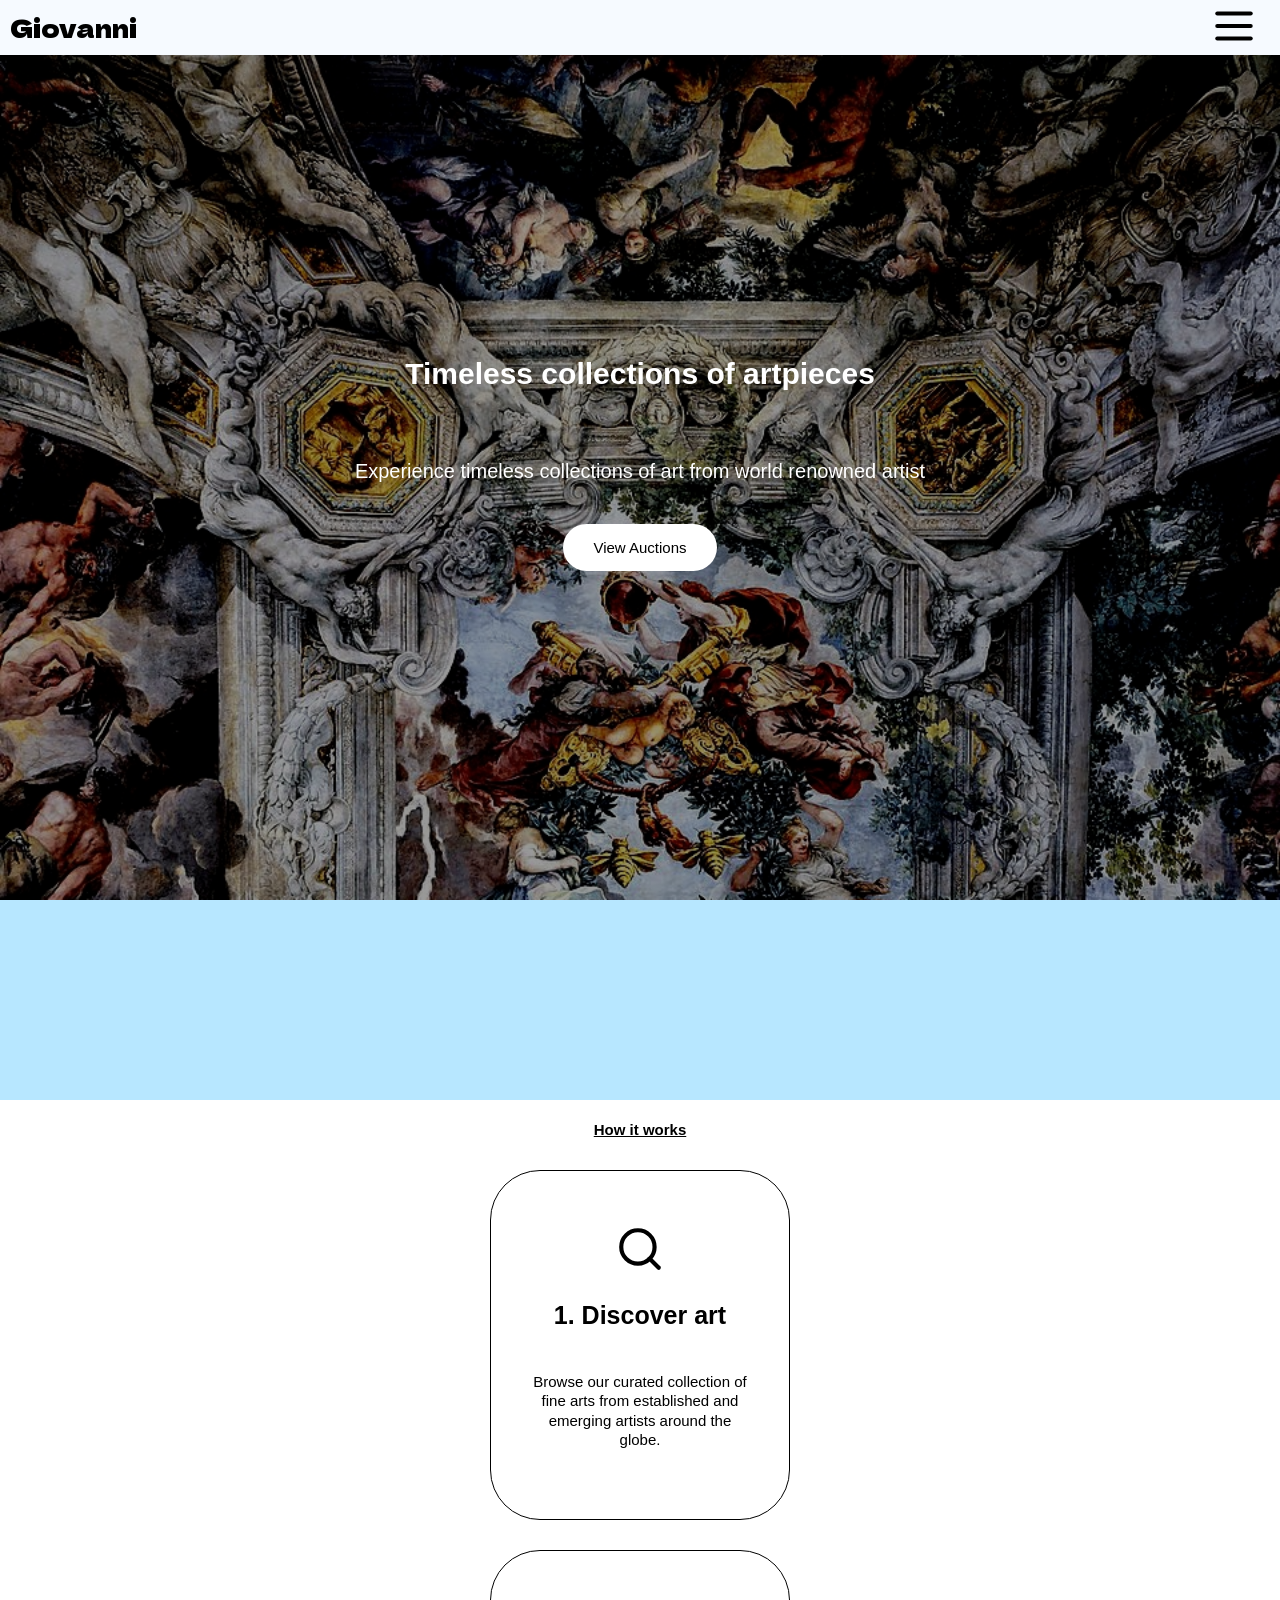
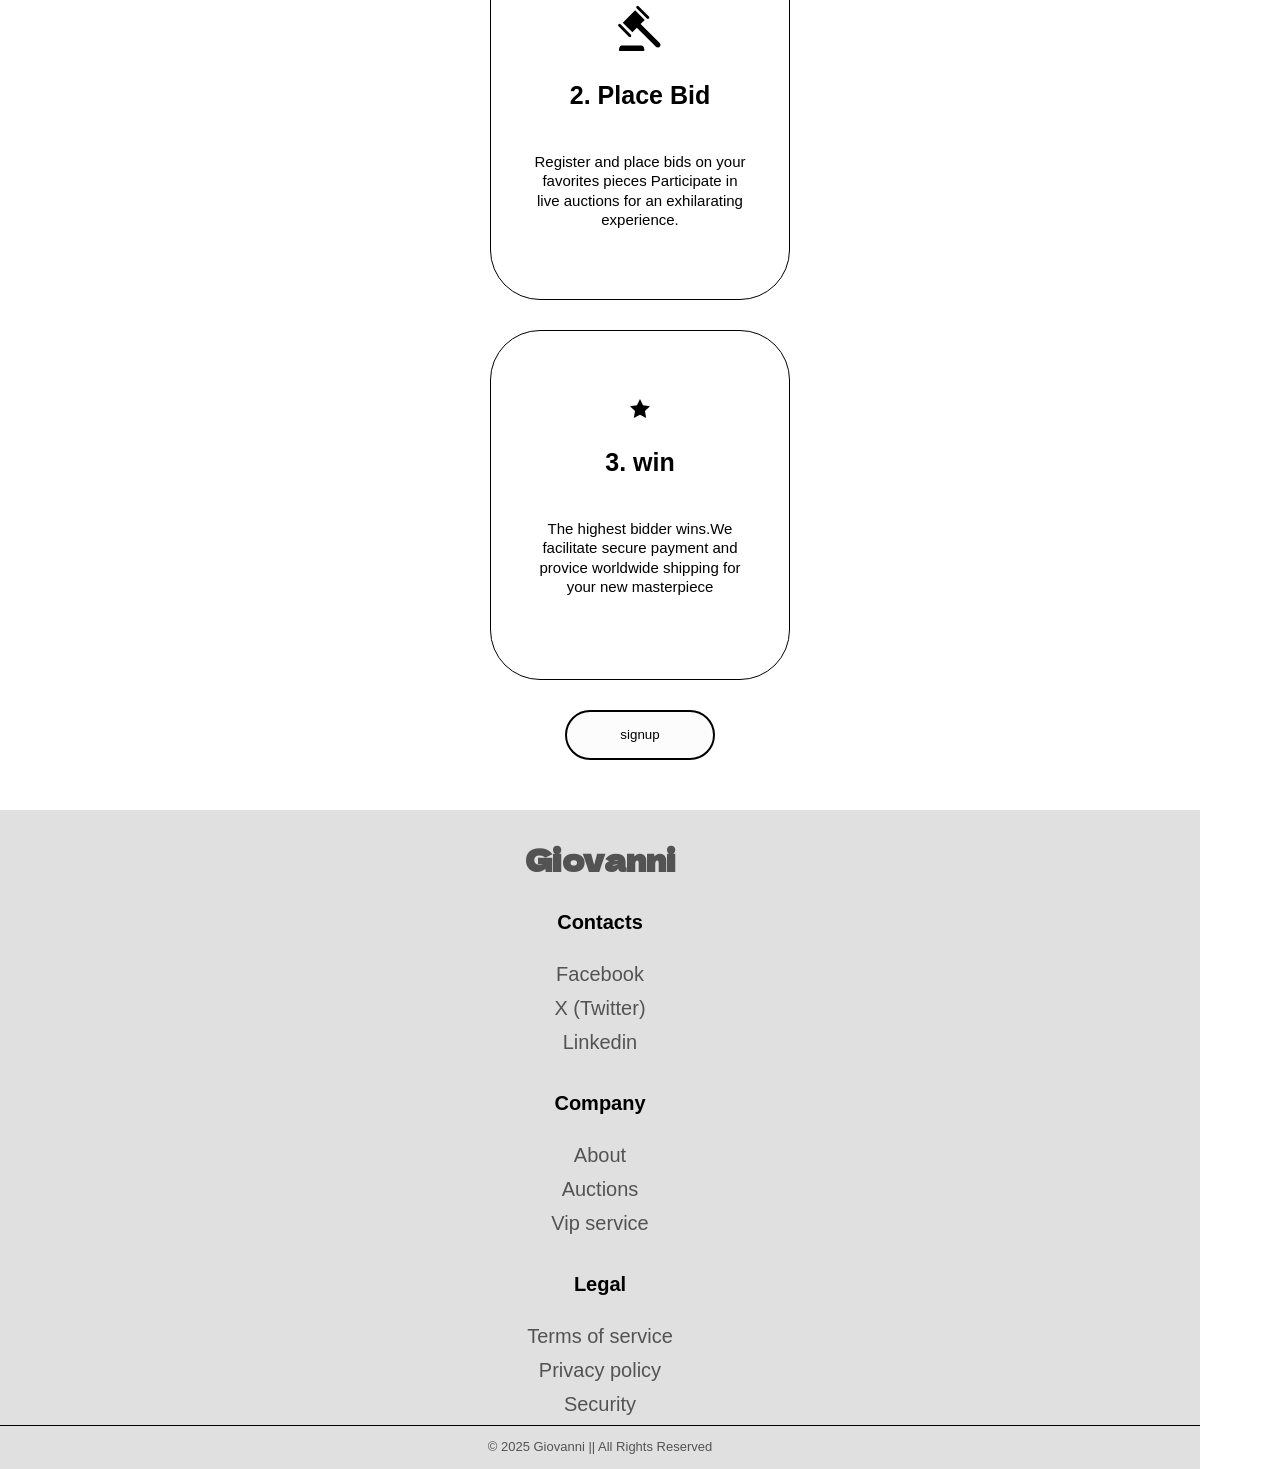
==== index.html @ e06071d9 "update" ====
<!DOCTYPE html>
<html lang="en">
<head>
  <meta charset="UTF-8">
  <meta name="viewport" content="width=device-width, initial-scale=1.0">
  <meta http-equiv="X-UA-Compatible" content="ie=edge">
  <title>art auction website</title>
  <link rel="preconnect" href="https://fonts.googleapis.com">
<link rel="preconnect" href="https://fonts.gstatic.com" crossorigin>
<link href="https://fonts.googleapis.com/css2?family=Dela+Gothic+One&display=swap" rel="stylesheet">
  <link rel="stylesheet" href="/styles/style.css">
</head>
<body>
  
    <header class="main-header">
      <div class="text-logo">
        <a href="/index.html">Giovanni</a>
      </div>
      <nav class="nav-links">
        <ul class="nav-lists">
          <li>
            <a href="/">Home</a>
          </li>
           <li>
   <a href="">Auctions</a>
 </li>
  <li>
   <a href="">About</a>
 </li>
        </ul>
      </nav>
      <button class="menu-btn">
      <?xml version="1.0" encoding="utf-8"?><!-- Uploaded to: SVG Repo, www.svgrepo.com, Generator: SVG Repo Mixer Tools -->
<svg width="6rem" height="5rem" viewBox="0 0 24 24" fill="none" xmlns="http://www.w3.org/2000/svg">
<path d="M4 18L20 18" stroke="#000000" stroke-width="2" stroke-linecap="round"/>
<path d="M4 12L20 12" stroke="#000000" stroke-width="2" stroke-linecap="round"/>
<path d="M4 6L20 6" stroke="#000000" stroke-width="2" stroke-linecap="round"/>
</svg>

</button>
    </header>
    
    <main class="main-container">
      
      <section class="main-content"> 
      <h2> Timeless collections of artpieces</h2>
      <p> Experience timeless collections of art from world renowned artist</p>
      <button class="view-btn">View Auctions</button>
    
      </section>
      
      <section class="featured">
        
      </section>
      
      <section class="process">
        <h2>How it works</h2>
        <div class="process_steps search">
          <svg class="icons"
    xmlns="http://www.w3.org/2000/svg" 
    viewBox="0 0 24 24" 
    fill="none" 
    stroke="currentColor" 
    stroke-width="2" 
    stroke-linecap="round" 
    stroke-linejoin="round"
    width="5rem"
    height="5rem"
>
    <circle cx="11" cy="11" r="8"></circle>
    <line x1="21" y1="21" x2="16.65" y2="16.65"></line>
</svg>

<h3>1. Discover art</h3>
<p>Browse our curated collection of fine arts from established and emerging artists around the globe.</p>

        </div>
        <div class="process_steps auction">
         <svg fill="#000000" width="5rem" height="5rem" viewBox="0 0 36 36" version="1.1"  preserveAspectRatio="xMidYMid meet" xmlns="http://www.w3.org/2000/svg" xmlns:xlink="http://www.w3.org/1999/xlink">
    <title>gavel-solid</title>
    <path d="M23.7,10.79a1,1,0,0,1-.71-.3L15.56,3.06A1,1,0,0,1,17,1.65l7.44,7.43a1,1,0,0,1,0,1.41A1,1,0,0,1,23.7,10.79Z"/><path d="M10.69,23.79a1,1,0,0,1-.7-.29L2.55,16.07A1,1,0,1,1,4,14.65l7.43,7.43a1,1,0,0,1-.71,1.71Z"/><path d="M20.64,31l.5,1.77a.89.89,0,0,1-.85,1.12H3.67a.89.89,0,0,1-.85-1.12L3.33,31A1.51,1.51,0,0,1,4.8,29.92H19.16A1.53,1.53,0,0,1,20.64,31Z"/><path d="M32.19,28.08,18.43,14.46l3-3L14.52,4.5,5.58,13.44l6.93,6.94,3.21-3.2,13.74,13.6a1.89,1.89,0,0,0,1.36.56,1.91,1.91,0,0,0,1.37-3.26Z"/>
    <rect x="0" y="0" width="36" height="36" fill-opacity="0"/>
</svg>

          <h3>2. Place Bid</h3>
          <p>Register and place bids on your favorites pieces Participate in live auctions for an exhilarating experience.</p>
        </div>
        <div class="process_steps win">
          <svg class="icons" xmlns="http://www.w3.org/2000/svg" width="24" height="24" viewBox="0 0 24 24" fill="currentColor" stroke="currentColor" stroke-width="0" stroke-linecap="round" stroke-linejoin="round" class="icon icon-tabler icon-tabler-star">
  <path stroke="none" d="M0 0h24v24H0z" fill="none"/>
  <path d="M12 17.75l-6.172 3.245l1.179 -6.873l-5 -4.867l6.9 -1l3.086 -6.253l3.086 6.253l6.9 1l-5 4.867l1.179 6.873z" />
</svg>

<h3>3. win</h3>
<p>The highest bidder wins.We facilitate secure payment and provice worldwide shipping for your new masterpiece</p>
        </div>
        <button class="signup">signup</button>
      </section>
   
    </main>
    
    <footer class="main-footer">
      <section class="footer-section">
        <h3>Giovanni</h3>
        <div class="footer-content">
         <h4>Contacts</h4>
         <ul>
           <li>
             <a href="/">Facebook</a>
           </li>
           <li>
  <a href="/">X (Twitter)</a>
</li>
<li>
  <a href="/">Linkedin</a>
</li>
         </ul>
        </div>
        <div class="footer-content">
          <h4>Company</h4>
          <ul>
            <li>
              <a href="">About</a>
            </li>
            <li>
  <a href="">Auctions</a>
</li>
<li>
  <a href="">Vip service</a>
</li>
          </ul>
        </div>
        
<div class="footer-content">
  <h4>Legal</h4>
  <ul>
    <li>
      <a href="">Terms of service</a>
    </li>
    <li>
      <a href="">Privacy policy</a>
    </li>
    <li>
      <a href="">Security</a>
    </li>
  </ul>
</div>
        <div class="copy-section">
          <p> &copy; 2025 Giovanni || All Rights Reserved</p>
        </div>
      </section>
    </footer>
    

</body>
</html>
---- styles/style.css ----
/* universal declaration*/
html{
  font-size: 62.5%;
}
*, *::before , *::after{
  box-sizing: border-box;
}
body{
  margin: 0;
  padding: 0;
  line-height: 1.3;
  font-family: Arial, Helvetica, sans-serif;
  
}
body{
  display: grid;
  grid-template-rows: auto 1fr auto;
  grid-template-areas:
  "header"
  "main"
  "footer";
  

}
.main-header{
  box-sizing: border-box;
  grid-area: header;
  display: flex;
  background: #F6FAFF;
  top: 0;
  left: 0;
  right: 0;
  justify-content: space-between;
  align-items: center;
  padding: 0 1rem;
  position: fixed;
  z-index: 1000;

}
/** naviagtion menu **/
.menu-btn{
  background: none;
  border: none;
  cursor: pointer;

}
.text-logo a{
  text-decoration: none;
  color: #000000;
  font-size: 2.5rem;
  font-weight: bold;
  font-family: "Dela Gothic One", sans-serif;
  font-weight: 400;
  font-style: normal;

}
.nav-lists{
  display: none;
  gap: 1.2rem;


}
.main-header ul li{
  list-style-type: none;

  
}
.main-header ul li a{
  text-decoration: none;
  font-size: 1.5rem;
  color: #000000;
}
/** main container **/
.main-container{
  grid-area: main;
  display: grid;
  grid-template-rows: auto auto auto;
  margin-bottom: 5rem;
}

.main-content{
  background-image: linear-gradient( rgba(0,0,0,0.4), rgba(0,0,0,0.4)), url('/styles/images/quadratura.jpg');
  background-size: cover;
  color: #FFFFFF;
  text-align: center;
  font-size: 2rem;
  display: flex;
  gap: 0;
  flex-direction: column;
  justify-content: center;
  align-items: center;
  min-height: 100vh;
}
.main-content p{
  padding: 2rem;
}

.view-btn{
  padding: 1.5rem 3rem;
  background-color: #FFFFFF;
  color: #000000;
  font-size: 1.5rem;
  border-radius: 3rem;
  border: none;
  cursor: pointer;
  transition: 0.2s;

}
.view-btn:hover{
  color: #FFFFFF;
  background-color: #000000;
}

 /* gallery section*/
 .featured{
   height: 20rem;
   background-color: #B7E7FF;
 }
 
 /* how it works section*/
 .process{
   display: grid;
   grid-template-rows: auto auto auto;
   justify-content: center;
   align-items: center;
   gap: 3rem;
   
   
 }
 .process h2{
   text-align: center;
   text-decoration: underline;
   margin: 2rem 0 0 0;
  
   
 }
 .process p{
   text-align: center;
   font-size: 1.5rem;
   padding: 0 4rem;
 }
 .process h3{
   font-size: 2.5rem;
 }
 .icons{
  
 }
 .process_steps{
   min-height: 35rem;
   max-width: 30rem;
   border-radius: 50px;
   border: 1px solid rgba(0, 0, 0, 1);
   display: flex;
   flex-direction: column;
   justify-content: center;
   align-items: center;
   
 }
 .signup{
   border-radius: 5rem;
   width: 15rem;
   height: 5rem;
   border: 2px solid #000000;
   cursor: pointer;
   text-align: center;
   background: #FCFCFC;
   margin-left: auto;
   margin-right: auto;
   
 }
 /**
.signup:hover{
  background: #000;
}
**/
/* footer section*/
.main-footer{
  display: grid;
  grid-area: footer;
  grid-template-columns: 1fr;
  width: 100%;
}
.footer-section{
  max-width: 120rem;
  text-align: center;
  color: #000000A1;
  background: #0000001F;
  font-size: 2rem;
}
.footer-section h3{
  font-size: 3rem;
  font-weight: bold;
  font-family: 'dela gothic one';
}
.footer-content h4{
  font-size: inherit;
  color: #000;
}
.footer-content ul{
  list-style-type: none;
  padding: 0;
  margin: 0;
}
.footer-content li a{
  display: inline-block;
  text-decoration: none;
  color: inherit;
  margin-bottom: 0.8rem;
}
.copy-section{
  border-top: 1px solid #000000;
  font-size: 1.3rem;
  
}
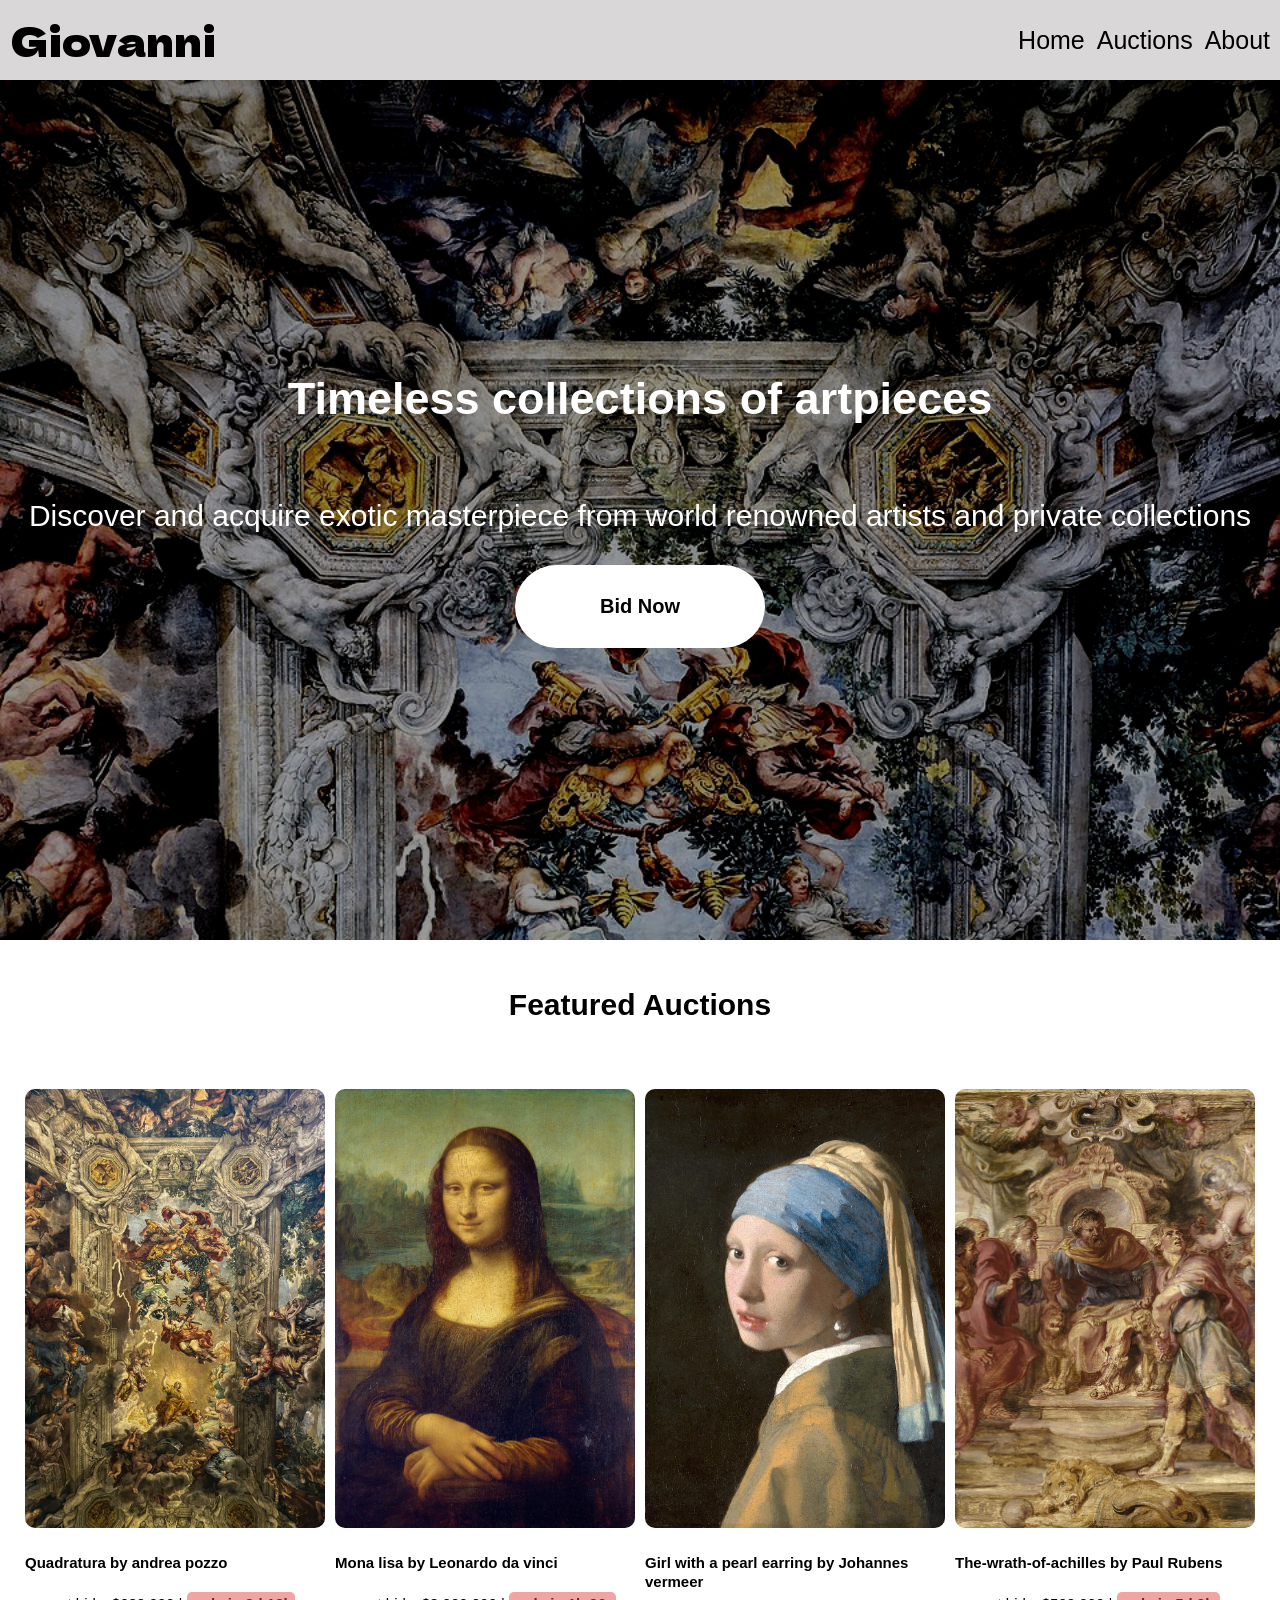
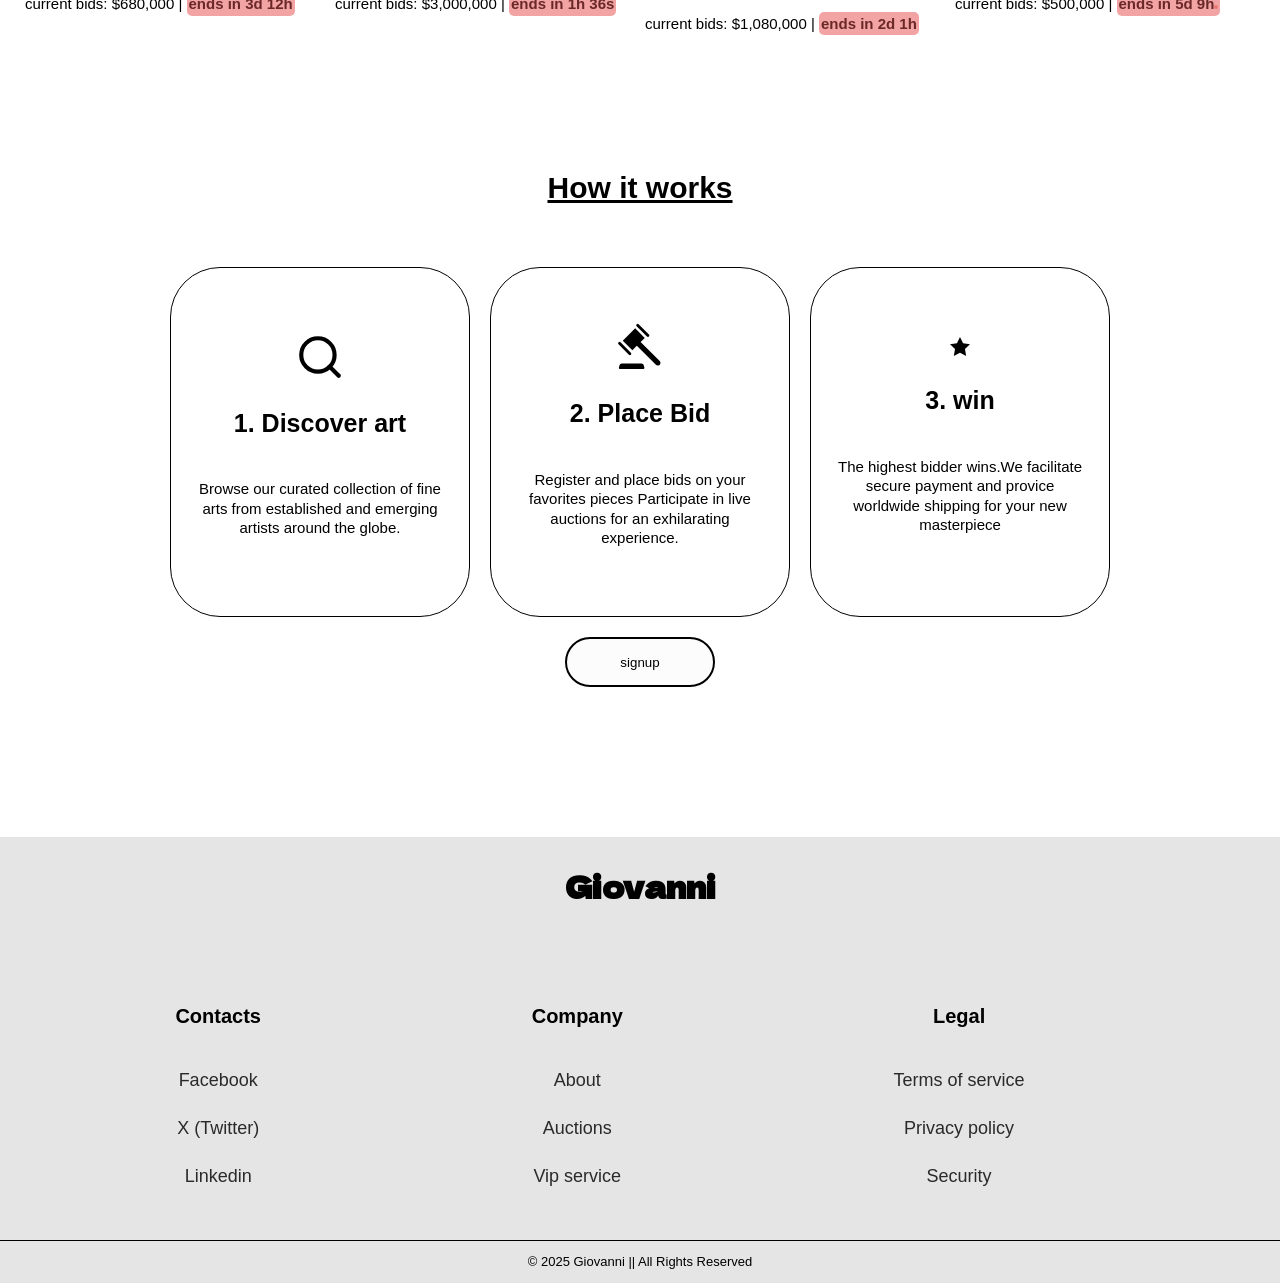
==== commit d2f0465c: "Additional feature: gallery and clean ups" ====
--- a/index.html
+++ b/index.html
@@ -19,18 +19,17 @@
       <nav class="nav-links">
         <ul class="nav-lists">
           <li>
-            <a href="/">Home</a>
+            <a href="/index.html">Home</a>
           </li>
            <li>
-   <a href="">Auctions</a>
+   <a href="/auctions.html">Auctions</a>
  </li>
   <li>
-   <a href="">About</a>
+   <a href="/about.html">About</a>
  </li>
         </ul>
       </nav>
       <button class="menu-btn">
-      <?xml version="1.0" encoding="utf-8"?><!-- Uploaded to: SVG Repo, www.svgrepo.com, Generator: SVG Repo Mixer Tools -->
 <svg width="6rem" height="5rem" viewBox="0 0 24 24" fill="none" xmlns="http://www.w3.org/2000/svg">
 <path d="M4 18L20 18" stroke="#000000" stroke-width="2" stroke-linecap="round"/>
 <path d="M4 12L20 12" stroke="#000000" stroke-width="2" stroke-linecap="round"/>
@@ -44,17 +43,49 @@
       
       <section class="main-content"> 
       <h2> Timeless collections of artpieces</h2>
-      <p> Experience timeless collections of art from world renowned artist</p>
-      <button class="view-btn">View Auctions</button>
+      <p> Discover and acquire exotic masterpiece from world renowned artists and private collections</p>
+      <button class="view-btn">Bid Now</button>
     
       </section>
       
       <section class="featured">
+        <h2>Featured Auctions</h2>
+        <div class="image-wrapper">
+          <div class="image-ctn">
+            
+          <img src="/styles/images/pala.jpg" alt="">
+          <h4>Quadratura by andrea pozzo</h4>
+          <p> current bids: $680,000 | <span>ends in 3d 12h</span> </p>
+          </div>
+                  <div class="image-ctn">
+            
+          <img src="/styles/images/mona-lisa.jpg" alt="">
+          <h4>Mona lisa by Leonardo da vinci</h4>
+          <p> current bids: $3,000,000 | <span>ends in 1h 36s</span> </p>
+          </div>
         
+                  <div class="image-ctn">
+            
+          <img src="/styles/images/Girl-with-a-Pearl-Earring.jpg" alt="Girl-with-a-Pearl-Earring">
+          <h4> Girl with a pearl earring by Johannes vermeer</h4>
+          <p> current bids: $1,080,000 | <span>ends in 2d 1h</span> </p>
+          </div>
+        
+                  <div class="image-ctn">
+            
+          <img src="/styles/images/the-wrath-of-achilles.jpg" alt="the-wrath-of-achilles">
+          <h4>The-wrath-of-achilles by Paul Rubens</h4>
+          <p> current bids: $500,000 | <span>ends in 5d 9h<span> </p>
+          </div>
+        
+        </div>
       </section>
       
       <section class="process">
-        <h2>How it works</h2>
+        <div>
+        <h2>How it works</h2> 
+        </div>
+        <div class="processs">
         <div class="process_steps search">
           <svg class="icons"
     xmlns="http://www.w3.org/2000/svg" 
@@ -94,25 +125,27 @@
 <h3>3. win</h3>
 <p>The highest bidder wins.We facilitate secure payment and provice worldwide shipping for your new masterpiece</p>
         </div>
+        </div>
         <button class="signup">signup</button>
       </section>
    
     </main>
     
     <footer class="main-footer">
+      <h3>Giovanni</h3>
       <section class="footer-section">
-        <h3>Giovanni</h3>
+        
         <div class="footer-content">
          <h4>Contacts</h4>
          <ul>
            <li>
-             <a href="/">Facebook</a>
+             <a href="m">Facebook</a>
            </li>
            <li>
   <a href="/">X (Twitter)</a>
 </li>
 <li>
-  <a href="/">Linkedin</a>
+  <a href="linkedin.com">Linkedin</a>
 </li>
          </ul>
         </div>
@@ -120,13 +153,13 @@
           <h4>Company</h4>
           <ul>
             <li>
-              <a href="">About</a>
+              <a href="/about.html">About</a>
             </li>
             <li>
-  <a href="">Auctions</a>
+  <a href="/auctions.html">Auctions</a>
 </li>
 <li>
-  <a href="">Vip service</a>
+  <a href="/vip-service.html">Vip service</a>
 </li>
           </ul>
         </div>
@@ -135,22 +168,21 @@
   <h4>Legal</h4>
   <ul>
     <li>
-      <a href="">Terms of service</a>
+      <a href="/Tos">Terms of service</a>
     </li>
     <li>
-      <a href="">Privacy policy</a>
+      <a href="/privacy_policy.html">Privacy policy</a>
     </li>
     <li>
-      <a href="">Security</a>
+      <a href="/security">Security</a>
     </li>
   </ul>
 </div>
-        <div class="copy-section">
-          <p> &copy; 2025 Giovanni || All Rights Reserved</p>
-        </div>
       </section>
+       <div class="copy-section">
+   <p> &copy; 2025 Giovanni || All Rights Reserved</p>
+ </div>
     </footer>
     
-
 </body>
 </html>
--- a/styles/style.css
+++ b/styles/style.css
@@ -1,32 +1,31 @@
-/* universal declaration*/
+/* universal reset*/
 html{
   font-size: 62.5%;
 }
-*, *::before , *::after{
+*,*::before,
+*::after{
   box-sizing: border-box;
 }
 body{
   margin: 0;
   padding: 0;
+  padding-top: 4rem;
   line-height: 1.3;
   font-family: Arial, Helvetica, sans-serif;
-  
-}
-body{
   display: grid;
   grid-template-rows: auto 1fr auto;
   grid-template-areas:
   "header"
   "main"
   "footer";
-  
+  background: #FFFFFF;
 
 }
 .main-header{
   box-sizing: border-box;
   grid-area: header;
   display: flex;
-  background: #F6FAFF;
+  background: #D9D7D7;
   top: 0;
   left: 0;
   right: 0;
@@ -48,10 +47,9 @@
   text-decoration: none;
   color: #000000;
   font-size: 2.5rem;
-  font-weight: bold;
-  font-family: "Dela Gothic One", sans-serif;
+  font-family: "Dela Gothic One";
   font-weight: 400;
-  font-style: normal;
+  
 
 }
 .nav-lists{
@@ -85,14 +83,15 @@
   text-align: center;
   font-size: 2rem;
   display: flex;
-  gap: 0;
+  width: 100%;
   flex-direction: column;
   justify-content: center;
   align-items: center;
   min-height: 100vh;
 }
-.main-content p{
-  padding: 2rem;
+.main-cotent p{
+  padding: 2rem 0;
+  width: 60rem;
 }
 
 .view-btn{
@@ -100,7 +99,9 @@
   background-color: #FFFFFF;
   color: #000000;
   font-size: 1.5rem;
-  border-radius: 3rem;
+  font-weight: bold;
+  width: 15rem;
+  border-radius: 10rem;
   border: none;
   cursor: pointer;
   transition: 0.2s;
@@ -113,19 +114,54 @@
 
  /* gallery section*/
  .featured{
-   height: 20rem;
-   background-color: #B7E7FF;
- }
- 
+   padding: 2rem;
+   overflow: hidden;
+   text-align: center;
+ }
+ .featured h2{
+   font-size: 2rem;
+ }
+ .image-wrapper{
+   display: flex;
+   height: 100%;
+   width: auto;
+   overflow-x: scroll;
+   scroll-snap-type: x mandatory;
+   overflow-y: hidden;
+   scroll-behavior: smooth;
+ }
+ .image-ctn{
+padding: 3rem;
+ }
+ .image-ctn span{
+   background: rgba(229, 73, 73, 0.5);
+   border-radius: 5px;
+   padding: 2px;
+   color: #6A2828;
+   font-weight: bold;
+ }
+ .image-wrapper img{
+   border-radius: 1rem;
+   height: 80%;
+   flex: 0 0 100%;
+   width: 25rem;
+   border-radius: 3rem;
+   object-fit: cover;
+   scroll-snap-align: center;
+   
+ }
  /* how it works section*/
  .process{
    display: grid;
-   grid-template-rows: auto auto auto;
+   grid-template-columns: auto;
    justify-content: center;
    align-items: center;
-   gap: 3rem;
-   
-   
+   gap: 2rem;
+ }
+ .processs{
+   gap: 2rem;
+   display: flex;
+   flex-direction: column;
  }
  .process h2{
    text-align: center;
@@ -137,7 +173,8 @@
  .process p{
    text-align: center;
    font-size: 1.5rem;
-   padding: 0 4rem;
+   padding: 0 2rem;
+   
  }
  .process h3{
    font-size: 2.5rem;
@@ -146,8 +183,8 @@
   
  }
  .process_steps{
-   min-height: 35rem;
-   max-width: 30rem;
+  height: 35rem;
+   width: 30rem;
    border-radius: 50px;
    border: 1px solid rgba(0, 0, 0, 1);
    display: flex;
@@ -166,34 +203,36 @@
    background: #FCFCFC;
    margin-left: auto;
    margin-right: auto;
-   
- }
- /**
-.signup:hover{
+   transition: 0.3s;
+   
+ }
+ 
+ .signup:hover{
   background: #000;
-}
-**/
+  color: #FFFFFF;
+ }
+ 
 /* footer section*/
 .main-footer{
   display: grid;
   grid-area: footer;
   grid-template-columns: 1fr;
   width: 100%;
+  background: rgba(0, 0, 0, 0.1);
+  text-align: center;
 }
 .footer-section{
   max-width: 120rem;
-  text-align: center;
-  color: #000000A1;
-  background: #0000001F;
-  font-size: 2rem;
-}
-.footer-section h3{
+  color: #000000D1;
+  
+}
+.main-footer h3{
   font-size: 3rem;
   font-weight: bold;
   font-family: 'dela gothic one';
 }
 .footer-content h4{
-  font-size: inherit;
+  font-size: 2rem;
   color: #000;
 }
 .footer-content ul{
@@ -201,14 +240,130 @@
   padding: 0;
   margin: 0;
 }
+.footer-content li{
+  margin-bottom: 0.9rem;
+}
 .footer-content li a{
-  display: inline-block;
   text-decoration: none;
   color: inherit;
-  margin-bottom: 0.8rem;
+  font-size: 1.8rem;
 }
 .copy-section{
   border-top: 1px solid #000000;
   font-size: 1.3rem;
-  
+  width: 100%;
+}
+/** media queries for responsiveness **/
+@media screen and (min-width: 60rem){
+  /**main header**/
+  .main-header{
+    height: 8rem;
+  }
+  .text-logo a{
+    font-size: 4rem;
+  }
+  /** navigation lists **/
+  .nav-lists{
+  display: flex;
+  gap: 1.2rem;
+}
+.main-header ul li a{
+  font-size: 2.5rem;
+}
+/** hiding navigation menu button on desktop**/
+.menu-btn{
+  display: none;
+}
+
+.main-content{
+  font-size: 3rem;
+  
+}
+.main-content p{
+  width: 100%;
+}
+.view-btn{
+  padding: 3rem 6rem;
+  font-size: 2rem;
+  font-weight: bold;
+  width: 25rem;
+}
+/** gallery layout**/
+.featured{
+  display: grid;
+  place-self: center;
+  padding: 2rem 0;
+  text-align: left;
+  font-size: 1.5rem;
+  height: auto;
+  
+}
+.featured h2{
+  font-size: 3rem;
+  text-align: center;
+  
+}
+.image-wrapper{
+  display: grid;
+  grid-template-columns: repeat(4,1fr);
+  overflow-x: hidden;
+  width: 100%;
+  padding: 4rem 2rem;
+  
+}
+.image-ctn{
+  padding: 0 0.5rem 5rem 0.5rem;
+  width: 100%;
+}
+.image-ctn span{
+  display: inline-block;
+  text-wrap: wrap;
+}
+.image-ctn img{
+  width: 100%;
+  border-radius: 10px;
+  object-fit: cover;
+}
+/**How it works section**/
+.process{
+  display: grid;
+  grid-template-rows: auto 1fr auto;
+  margin-bottom: 10rem;
+}
+.process h2{
+  font-size: 3rem;
+  margin-bottom: 4rem;
+}
+.processs{
+  width: 100vw;
+  display: flex;
+  flex-direction: row;
+  justify-content: center;
+  align-items: center;
+  gap: 2rem;
+  
+}
+ .process_steps{
+   width: 30rem;
+   border-radius: 50px;
+   border: 1px solid rgba(0, 0, 0, 1);
+   display: flex;
+   justify-content: center;
+   align-items: center;
+  
+   
+ }
+ /**footer layout for desktop**/
+ .footer-section{
+   display: flex;
+   justify-content: space-around;
+   align-content: center;
+   flex-wrap: wrap;
+   font-size: 3rem;
+   padding: 4rem;
+ }
+ .main-footer h3{
+   text-align: center;
+   font-size: 3rem;
+ }
 }
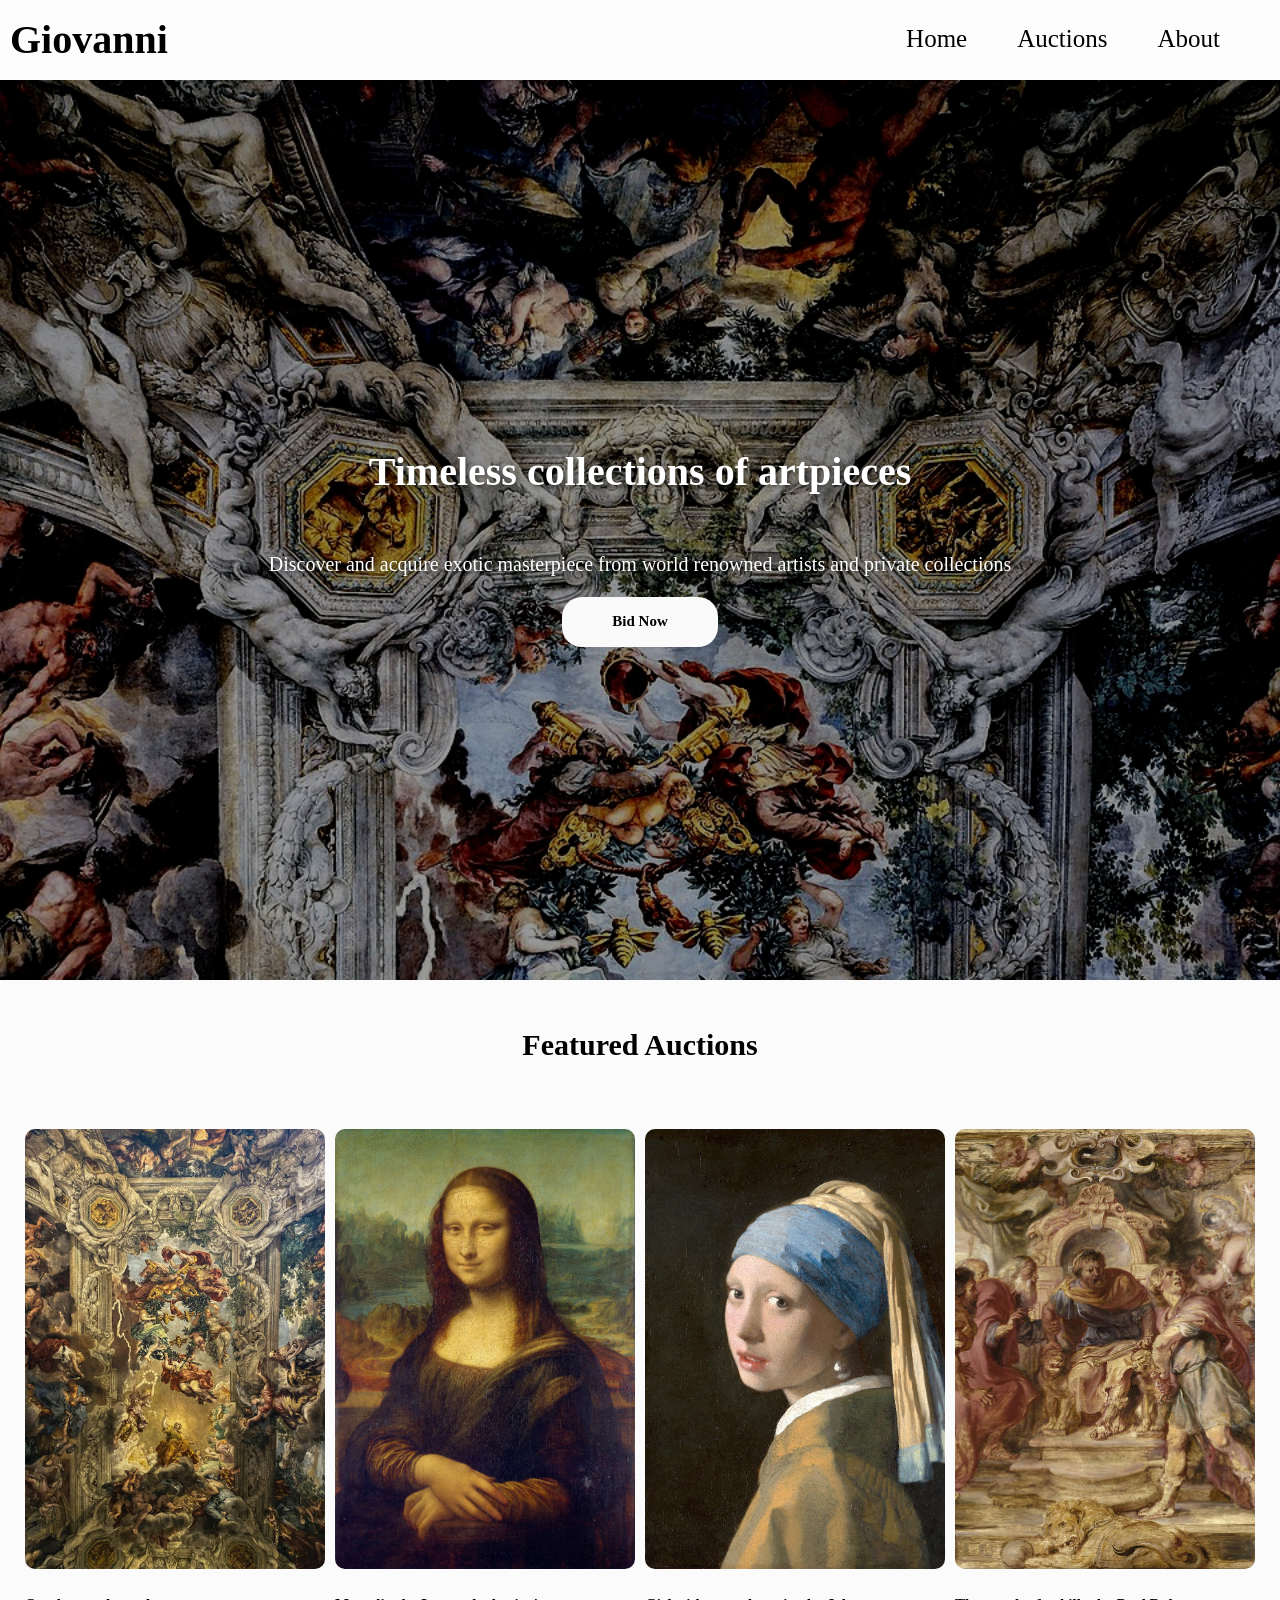
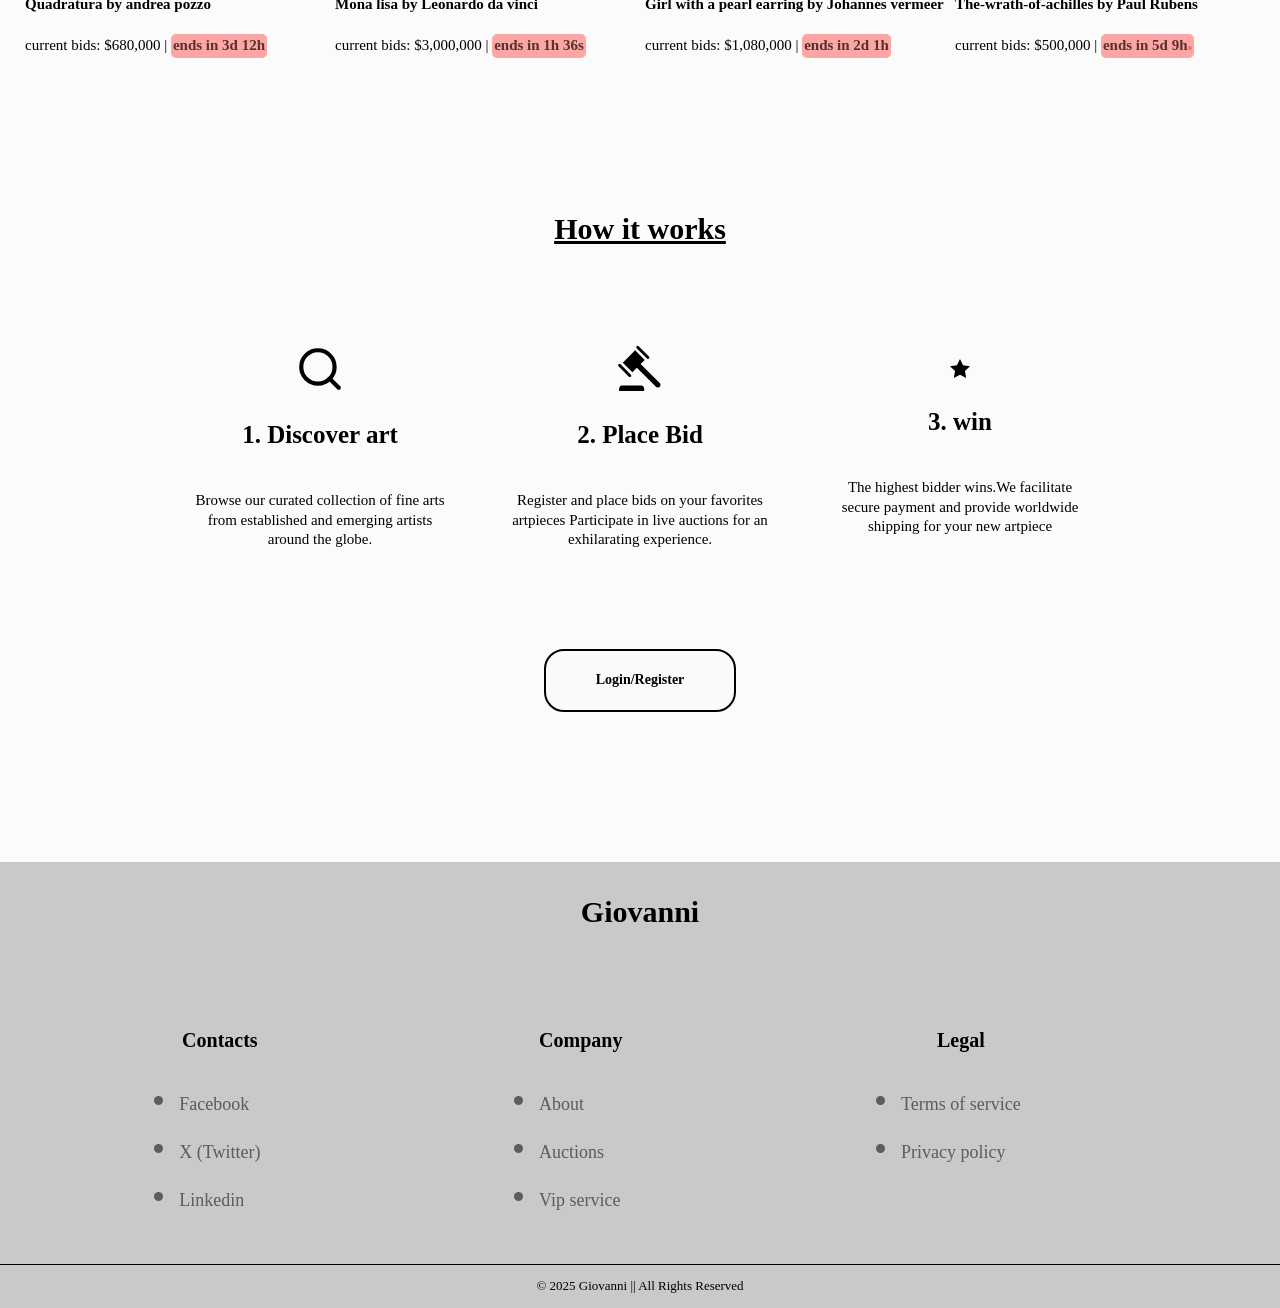
==== commit b4674d27: "updates: additonal files and features" ====
--- a/index.html
+++ b/index.html
@@ -5,10 +5,8 @@
   <meta name="viewport" content="width=device-width, initial-scale=1.0">
   <meta http-equiv="X-UA-Compatible" content="ie=edge">
   <title>art auction website</title>
-  <link rel="preconnect" href="https://fonts.googleapis.com">
-<link rel="preconnect" href="https://fonts.gstatic.com" crossorigin>
-<link href="https://fonts.googleapis.com/css2?family=Dela+Gothic+One&display=swap" rel="stylesheet">
   <link rel="stylesheet" href="/styles/style.css">
+
 </head>
 <body>
   
@@ -30,10 +28,10 @@
         </ul>
       </nav>
       <button class="menu-btn">
-<svg width="6rem" height="5rem" viewBox="0 0 24 24" fill="none" xmlns="http://www.w3.org/2000/svg">
-<path d="M4 18L20 18" stroke="#000000" stroke-width="2" stroke-linecap="round"/>
-<path d="M4 12L20 12" stroke="#000000" stroke-width="2" stroke-linecap="round"/>
-<path d="M4 6L20 6" stroke="#000000" stroke-width="2" stroke-linecap="round"/>
+<svg width="40px" height="40px" viewBox="0 0 24 24" fill="none" xmlns="http://www.w3.org/2000/svg">
+  <path d="M4 18L20 18" stroke="#000000" stroke-width="2" stroke-linecap="round" />
+  <path d="M4 12L20 12" stroke="#000000" stroke-width="2" stroke-linecap="round" />
+  <path d="M4 6L20 6" stroke="#000000" stroke-width="2" stroke-linecap="round" />
 </svg>
 
 </button>
@@ -44,7 +42,7 @@
       <section class="main-content"> 
       <h2> Timeless collections of artpieces</h2>
       <p> Discover and acquire exotic masterpiece from world renowned artists and private collections</p>
-      <button class="view-btn">Bid Now</button>
+      <a href="auctions.html" class="bid-btn">Bid Now</a>
     
       </section>
       
@@ -53,13 +51,13 @@
         <div class="image-wrapper">
           <div class="image-ctn">
             
-          <img src="/styles/images/pala.jpg" alt="">
+          <img src="/styles/images/baroquee-painting.jpg" alt="quadratura" draggable="false">
           <h4>Quadratura by andrea pozzo</h4>
           <p> current bids: $680,000 | <span>ends in 3d 12h</span> </p>
           </div>
                   <div class="image-ctn">
             
-          <img src="/styles/images/mona-lisa.jpg" alt="">
+          <img src="/styles/images/mona-lisa.jpg" alt="mona-lisa">
           <h4>Mona lisa by Leonardo da vinci</h4>
           <p> current bids: $3,000,000 | <span>ends in 1h 36s</span> </p>
           </div>
@@ -85,7 +83,7 @@
         <div>
         <h2>How it works</h2> 
         </div>
-        <div class="processs">
+        <div class="process-container">
         <div class="process_steps search">
           <svg class="icons"
     xmlns="http://www.w3.org/2000/svg" 
@@ -114,7 +112,7 @@
 </svg>
 
           <h3>2. Place Bid</h3>
-          <p>Register and place bids on your favorites pieces Participate in live auctions for an exhilarating experience.</p>
+          <p>Register and place bids on your favorites artpieces Participate in live auctions for an exhilarating experience.</p>
         </div>
         <div class="process_steps win">
           <svg class="icons" xmlns="http://www.w3.org/2000/svg" width="24" height="24" viewBox="0 0 24 24" fill="currentColor" stroke="currentColor" stroke-width="0" stroke-linecap="round" stroke-linejoin="round" class="icon icon-tabler icon-tabler-star">
@@ -123,10 +121,10 @@
 </svg>
 
 <h3>3. win</h3>
-<p>The highest bidder wins.We facilitate secure payment and provice worldwide shipping for your new masterpiece</p>
+<p>The highest bidder wins.We facilitate secure payment and provide worldwide shipping for your new artpiece</p>
         </div>
         </div>
-        <button class="signup">signup</button>
+        <a href="signup.html" class="signup">Login/Register </a>
       </section>
    
     </main>
@@ -139,13 +137,13 @@
          <h4>Contacts</h4>
          <ul>
            <li>
-             <a href="m">Facebook</a>
+             <a href="https://www.facebook.com/">Facebook</a>
            </li>
            <li>
-  <a href="/">X (Twitter)</a>
+  <a href="https://www.x.com/">X (Twitter)</a>
 </li>
 <li>
-  <a href="linkedin.com">Linkedin</a>
+  <a href="https://www.linkedin.com/">Linkedin</a>
 </li>
          </ul>
         </div>
@@ -168,13 +166,10 @@
   <h4>Legal</h4>
   <ul>
     <li>
-      <a href="/Tos">Terms of service</a>
+      <a href="terms_of_service.html">Terms of service</a>
     </li>
     <li>
-      <a href="/privacy_policy.html">Privacy policy</a>
-    </li>
-    <li>
-      <a href="/security">Security</a>
+      <a href="privacy_policy.html">Privacy policy</a>
     </li>
   </ul>
 </div>
@@ -185,4 +180,7 @@
     </footer>
     
 </body>
+<script src="main.js">
+  
+</script>
 </html>
--- a/styles/style.css
+++ b/styles/style.css
@@ -1,34 +1,50 @@
+/**Global variables**/
+:root{
+  --bg-clr-light: #FAFAFA;
+  --bg-clr-dark: #000000;
+  --clr-light: #FBFBFB;
+  --text-clr-light: #FFFFFF;
+  --text-clr-dark: #000000;
+  --text-clr-subtledark: #5C5C5C;
+  --accent-clr: #FF000057;
+  --accent-text-clr: #1A0101B8;
+}
 /* universal reset*/
 html{
   font-size: 62.5%;
 }
-*,*::before,
+*,
+*::before,
 *::after{
   box-sizing: border-box;
 }
 body{
   margin: 0;
   padding: 0;
+  font-family: 'inter' san-serif;
   padding-top: 4rem;
   line-height: 1.3;
-  font-family: Arial, Helvetica, sans-serif;
   display: grid;
   grid-template-rows: auto 1fr auto;
   grid-template-areas:
   "header"
   "main"
   "footer";
-  background: #FFFFFF;
-
-}
+  background: var(--clr-light);
+
+}
+/**General header stylings goes here**/
 .main-header{
   box-sizing: border-box;
   grid-area: header;
   display: flex;
-  background: #D9D7D7;
+  background: rgba(255, 255, 255, 0.56);
+  backdrop-filter: blur(0.5rem);
+  border-bottom: 1px solid rgba(255, 255, 255, 0.25);
   top: 0;
   left: 0;
   right: 0;
+  height: 8rem;
   justify-content: space-between;
   align-items: center;
   padding: 0 1rem;
@@ -45,43 +61,39 @@
 }
 .text-logo a{
   text-decoration: none;
-  color: #000000;
+  color: var(--text-clr-dark);
   font-size: 2.5rem;
-  font-family: "Dela Gothic One";
-  font-weight: 400;
-  
-
+  font-family: "";
+  font-weight: 600;
 }
 .nav-lists{
   display: none;
-  gap: 1.2rem;
-
-
+}
+.nav-lists.show{
+  display: flex;
 }
 .main-header ul li{
   list-style-type: none;
-
-  
 }
 .main-header ul li a{
   text-decoration: none;
   font-size: 1.5rem;
-  color: #000000;
+  color: var(--text-clr-dark);
 }
 /** main container **/
 .main-container{
   grid-area: main;
   display: grid;
   grid-template-rows: auto auto auto;
-  margin-bottom: 5rem;
+  margin: 4rem 0 5rem 0;
+  
 }
 
 .main-content{
-  background-image: linear-gradient( rgba(0,0,0,0.4), rgba(0,0,0,0.4)), url('/styles/images/quadratura.jpg');
+  background: linear-gradient( rgba(0,0,0,0.4), rgba(0,0,0,0.4)), url('/styles/images/quadratura.jpg') no-repeat;
   background-size: cover;
-  color: #FFFFFF;
+  color: var(--text-clr-light);
   text-align: center;
-  font-size: 2rem;
   display: flex;
   width: 100%;
   flex-direction: column;
@@ -89,27 +101,42 @@
   align-items: center;
   min-height: 100vh;
 }
-.main-cotent p{
-  padding: 2rem 0;
-  width: 60rem;
-}
-
-.view-btn{
-  padding: 1.5rem 3rem;
-  background-color: #FFFFFF;
-  color: #000000;
+.main-content h2{
+  font-family: 'playfair Display';
+  text-shadow: 2px 2px 4px rgba(0, 0, 0, 0.5);
+  font-size: 4rem;
+  
+}
+.main-content p{
+  font-size: 2rem;
+  text-shadow: 2px 2px 4px rgba(0, 0, 0, 0.5);
+}
+
+.bid-btn{
+  padding: 1.5rem 5rem;
+  background-color: var(--bg-clr-light);
+  color: var(--text-clr-dark);
   font-size: 1.5rem;
   font-weight: bold;
-  width: 15rem;
-  border-radius: 10rem;
+  text-decoration: none;
+  border-radius: 2rem;
   border: none;
   cursor: pointer;
   transition: 0.2s;
-
-}
-.view-btn:hover{
-  color: #FFFFFF;
-  background-color: #000000;
+  
+
+}
+.bid-btn:focus{
+  outline: 1px solid #F3F3FF;
+  outline-offset: 1px;
+  
+}
+.bid-btn:hover{
+  transition: all 0.1s;
+  transform: translateY(2.5px);
+  color: var(--text-clr-light);
+  background-color: var(--bg-clr-dark);
+  
 }
 
  /* gallery section*/
@@ -134,10 +161,11 @@
 padding: 3rem;
  }
  .image-ctn span{
-   background: rgba(229, 73, 73, 0.5);
+   /* background: rgba(229, 73, 73, 0.5); */
+   background: var(--accent-clr);
    border-radius: 5px;
    padding: 2px;
-   color: #6A2828;
+   color: var(--accent-text-clr);
    font-weight: bold;
  }
  .image-wrapper img{
@@ -148,7 +176,6 @@
    border-radius: 3rem;
    object-fit: cover;
    scroll-snap-align: center;
-   
  }
  /* how it works section*/
  .process{
@@ -158,7 +185,7 @@
    align-items: center;
    gap: 2rem;
  }
- .processs{
+ .process-container{
    gap: 2rem;
    display: flex;
    flex-direction: column;
@@ -194,22 +221,25 @@
    
  }
  .signup{
-   border-radius: 5rem;
-   width: 15rem;
-   height: 5rem;
+   border-radius: 2rem;
+   padding: 2rem 5rem;
    border: 2px solid #000000;
    cursor: pointer;
+   color: var(--text-clr-dark);
    text-align: center;
-   background: #FCFCFC;
+   text-decoration: none;
+   font-size: 1.4rem;
+   font-weight: bold;
+   background: var(--bg-clr-light);
    margin-left: auto;
    margin-right: auto;
-   transition: 0.3s;
+   transition: all 0.3s;
    
  }
  
  .signup:hover{
-  background: #000;
-  color: #FFFFFF;
+  background: var(--bg-clr-dark);
+  color: var(--text-clr-light);
  }
  
 /* footer section*/
@@ -218,12 +248,12 @@
   grid-area: footer;
   grid-template-columns: 1fr;
   width: 100%;
-  background: rgba(0, 0, 0, 0.1);
+  background: rgba(0, 0, 0, 0.2);
   text-align: center;
 }
 .footer-section{
   max-width: 120rem;
-  color: #000000D1;
+  color: var(--text-clr-subtledark);
   
 }
 .main-footer h3{
@@ -233,7 +263,7 @@
 }
 .footer-content h4{
   font-size: 2rem;
-  color: #000;
+  color: var(--text-clr-dark);
 }
 .footer-content ul{
   list-style-type: none;
@@ -265,14 +295,16 @@
   /** navigation lists **/
   .nav-lists{
   display: flex;
-  gap: 1.2rem;
+  gap: 5rem;
+  margin-right: 5rem;
 }
 .main-header ul li a{
   font-size: 2.5rem;
 }
 /** hiding navigation menu button on desktop**/
 .menu-btn{
-  display: none;
+display: none;
+  
 }
 
 .main-content{
@@ -332,24 +364,24 @@
 }
 .process h2{
   font-size: 3rem;
-  margin-bottom: 4rem;
-}
-.processs{
+  margin-bottom: 1.1rem;
+}
+.process-container{
   width: 100vw;
   display: flex;
   flex-direction: row;
   justify-content: center;
   align-items: center;
   gap: 2rem;
+ 
   
 }
  .process_steps{
-   width: 30rem;
-   border-radius: 50px;
-   border: 1px solid rgba(0, 0, 0, 1);
+   border: none;
    display: flex;
    justify-content: center;
    align-items: center;
+  
   
    
  }
@@ -366,4 +398,11 @@
    text-align: center;
    font-size: 3rem;
  }
+ .footer-content ul{
+   list-style-type: unset;
+   text-align: left;
+ }
+ .footer-content li a{
+   font-weight: 500;
+ }
 }
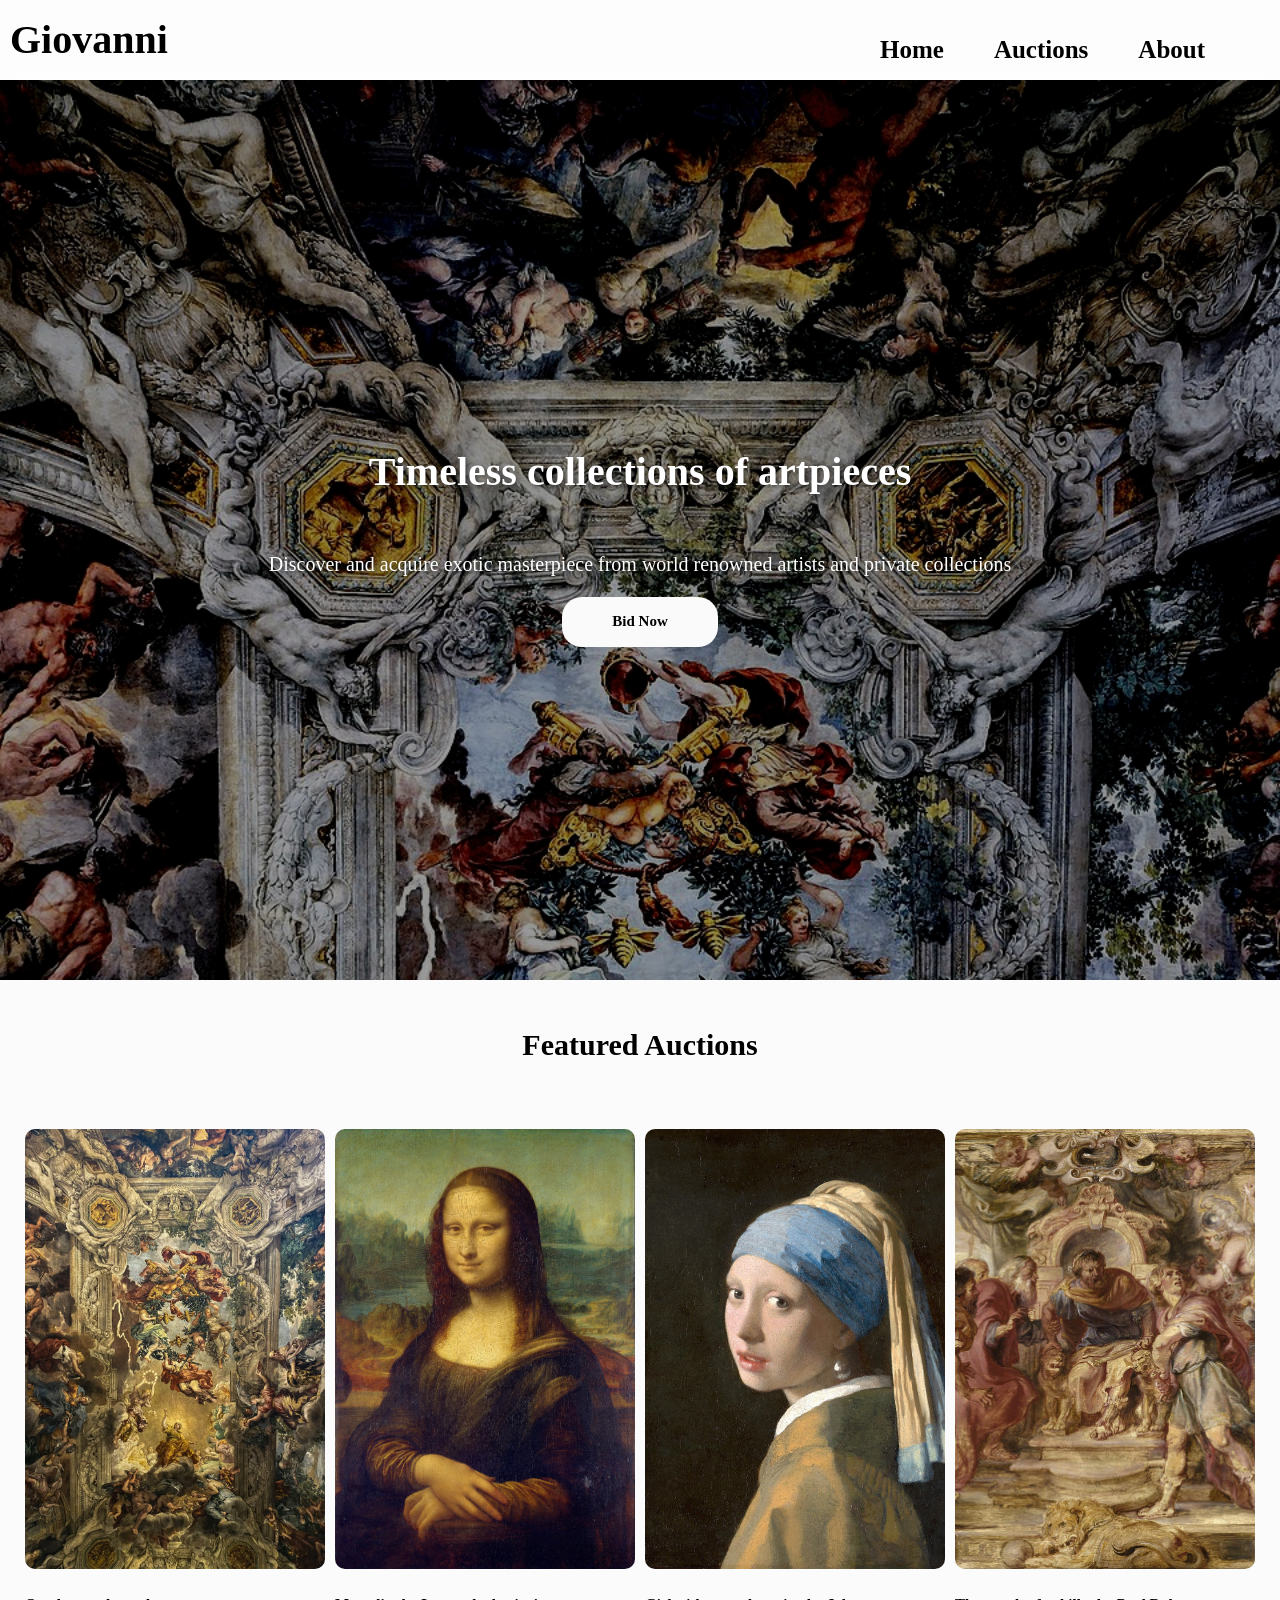
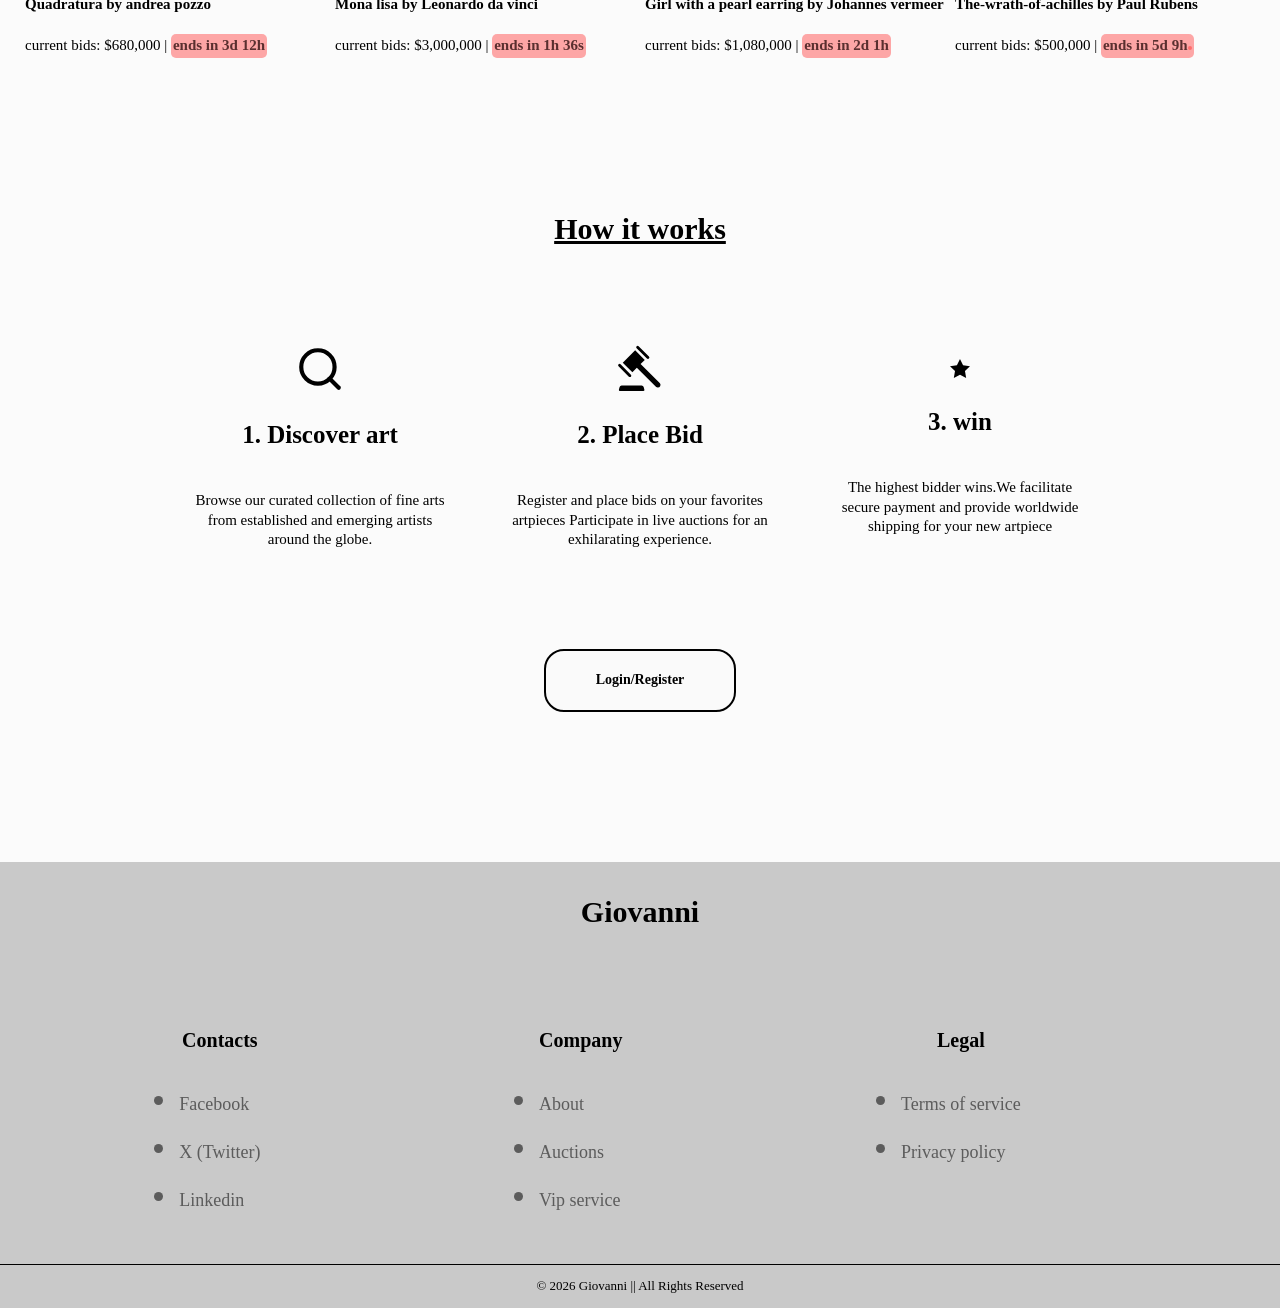
==== commit 0cf070e0: "feat: JavaScript functionalites for slide in right menu" ====
--- a/index.html
+++ b/index.html
@@ -15,6 +15,20 @@
         <a href="/index.html">Giovanni</a>
       </div>
       <nav class="nav-links">
+              <button class="menu-btn">
+        <svg class="menu-open" width="40" height="40" viewBox="0 0 24 24" fill="none" xmlns="http://www.w3.org/2000/svg">
+          <path d="M4 18L20 18" stroke="#000000" stroke-width="2" stroke-linecap="round" />
+          <path d="M4 12L20 12" stroke="#000000" stroke-width="2" stroke-linecap="round" />
+          <path d="M4 6L20 6" stroke="#000000" stroke-width="2" stroke-linecap="round" />
+        </svg>
+        
+        <!-- svg code for close menu -->
+<svg class= "menu-close" width="40" height="40" viewBox="0 0 24 24" fill="none" xmlns="http://www.w3.org/2000/svg">
+  <path d="M18 6L6 18" stroke="currentColor" stroke-width="2" stroke-linecap="round" stroke-linejoin="round"/>
+  <path d="M6 6L18 18" stroke="currentColor" stroke-width="2" stroke-linecap="round" stroke-linejoin="round"/>
+</svg>
+        
+      </button>
         <ul class="nav-lists">
           <li>
             <a href="/index.html">Home</a>
@@ -27,14 +41,7 @@
  </li>
         </ul>
       </nav>
-      <button class="menu-btn">
-<svg width="40px" height="40px" viewBox="0 0 24 24" fill="none" xmlns="http://www.w3.org/2000/svg">
-  <path d="M4 18L20 18" stroke="#000000" stroke-width="2" stroke-linecap="round" />
-  <path d="M4 12L20 12" stroke="#000000" stroke-width="2" stroke-linecap="round" />
-  <path d="M4 6L20 6" stroke="#000000" stroke-width="2" stroke-linecap="round" />
-</svg>
 
-</button>
     </header>
     
     <main class="main-container">
@@ -53,27 +60,27 @@
             
           <img src="/styles/images/baroquee-painting.jpg" alt="quadratura" draggable="false">
           <h4>Quadratura by andrea pozzo</h4>
-          <p> current bids: $680,000 | <span>ends in 3d 12h</span> </p>
+          <p> current bids: $680,000 | <span id="auction-timer1">ends in 3d 12h</span> </p>
           </div>
                   <div class="image-ctn">
             
           <img src="/styles/images/mona-lisa.jpg" alt="mona-lisa">
           <h4>Mona lisa by Leonardo da vinci</h4>
-          <p> current bids: $3,000,000 | <span>ends in 1h 36s</span> </p>
+          <p> current bids: $3,000,000 | <span id="auction-timer2">ends in 1h 36s</span> </p>
           </div>
         
                   <div class="image-ctn">
             
           <img src="/styles/images/Girl-with-a-Pearl-Earring.jpg" alt="Girl-with-a-Pearl-Earring">
           <h4> Girl with a pearl earring by Johannes vermeer</h4>
-          <p> current bids: $1,080,000 | <span>ends in 2d 1h</span> </p>
+          <p> current bids: $1,080,000 | <span id="auction-timer3">ends in 2d 1h</span> </p>
           </div>
         
                   <div class="image-ctn">
             
           <img src="/styles/images/the-wrath-of-achilles.jpg" alt="the-wrath-of-achilles">
           <h4>The-wrath-of-achilles by Paul Rubens</h4>
-          <p> current bids: $500,000 | <span>ends in 5d 9h<span> </p>
+          <p> current bids: $500,000 | <span id="auction-timer4">ends in 5d 9h<span> </p>
           </div>
         
         </div>
@@ -134,7 +141,7 @@
       <section class="footer-section">
         
         <div class="footer-content">
-         <h4>Contacts</h4>
+         <h4 id="contacts">Contacts</h4>
          <ul>
            <li>
              <a href="https://www.facebook.com/">Facebook</a>
@@ -175,12 +182,13 @@
 </div>
       </section>
        <div class="copy-section">
-   <p> &copy; 2025 Giovanni || All Rights Reserved</p>
+   <p> &copy; <span id="footer-year">....</span> Giovanni || All Rights Reserved</p>
  </div>
     </footer>
     
+    
+    <script src="main.js">
+    </script>
+    
 </body>
-<script src="main.js">
-  
-</script>
 </html>
--- a/styles/style.css
+++ b/styles/style.css
@@ -49,7 +49,7 @@
   align-items: center;
   padding: 0 1rem;
   position: fixed;
-  z-index: 1000;
+  z-index: 999;
 
 }
 /** naviagtion menu **/
@@ -58,6 +58,10 @@
   border: none;
   cursor: pointer;
 
+
+}
+.menu-close{
+  display: none;
 }
 .text-logo a{
   text-decoration: none;
@@ -67,17 +71,34 @@
   font-weight: 600;
 }
 .nav-lists{
-  display: none;
-}
-.nav-lists.show{
   display: flex;
-}
+  flex-direction: column;
+  position: absolute;
+  top: 0;
+  right: 0;
+  height: 100vh;
+  width: 50%;
+  
+  background: #fff;
+  gap: 5rem;
+  padding: 5rem 0 0 0;
+  margin: 8rem 0 0 0;
+align-items: center;
+  transform: translateX(100%);
+  transition: all 0.5s ease-in-out;
+
+}
+.nav-lists.active{
+transform: translateX(0%);
+}
+
 .main-header ul li{
   list-style-type: none;
 }
 .main-header ul li a{
   text-decoration: none;
   font-size: 1.5rem;
+  font-weight: 600;
   color: var(--text-clr-dark);
 }
 /** main container **/
@@ -295,8 +316,12 @@
   /** navigation lists **/
   .nav-lists{
   display: flex;
-  gap: 5rem;
-  margin-right: 5rem;
+  flex-direction: row;
+  margin-right: 40rem;
+height: 0;
+background: var(--bg-clr-light);
+padding: 0;
+margin-top: 5rem;
 }
 .main-header ul li a{
   font-size: 2.5rem;
